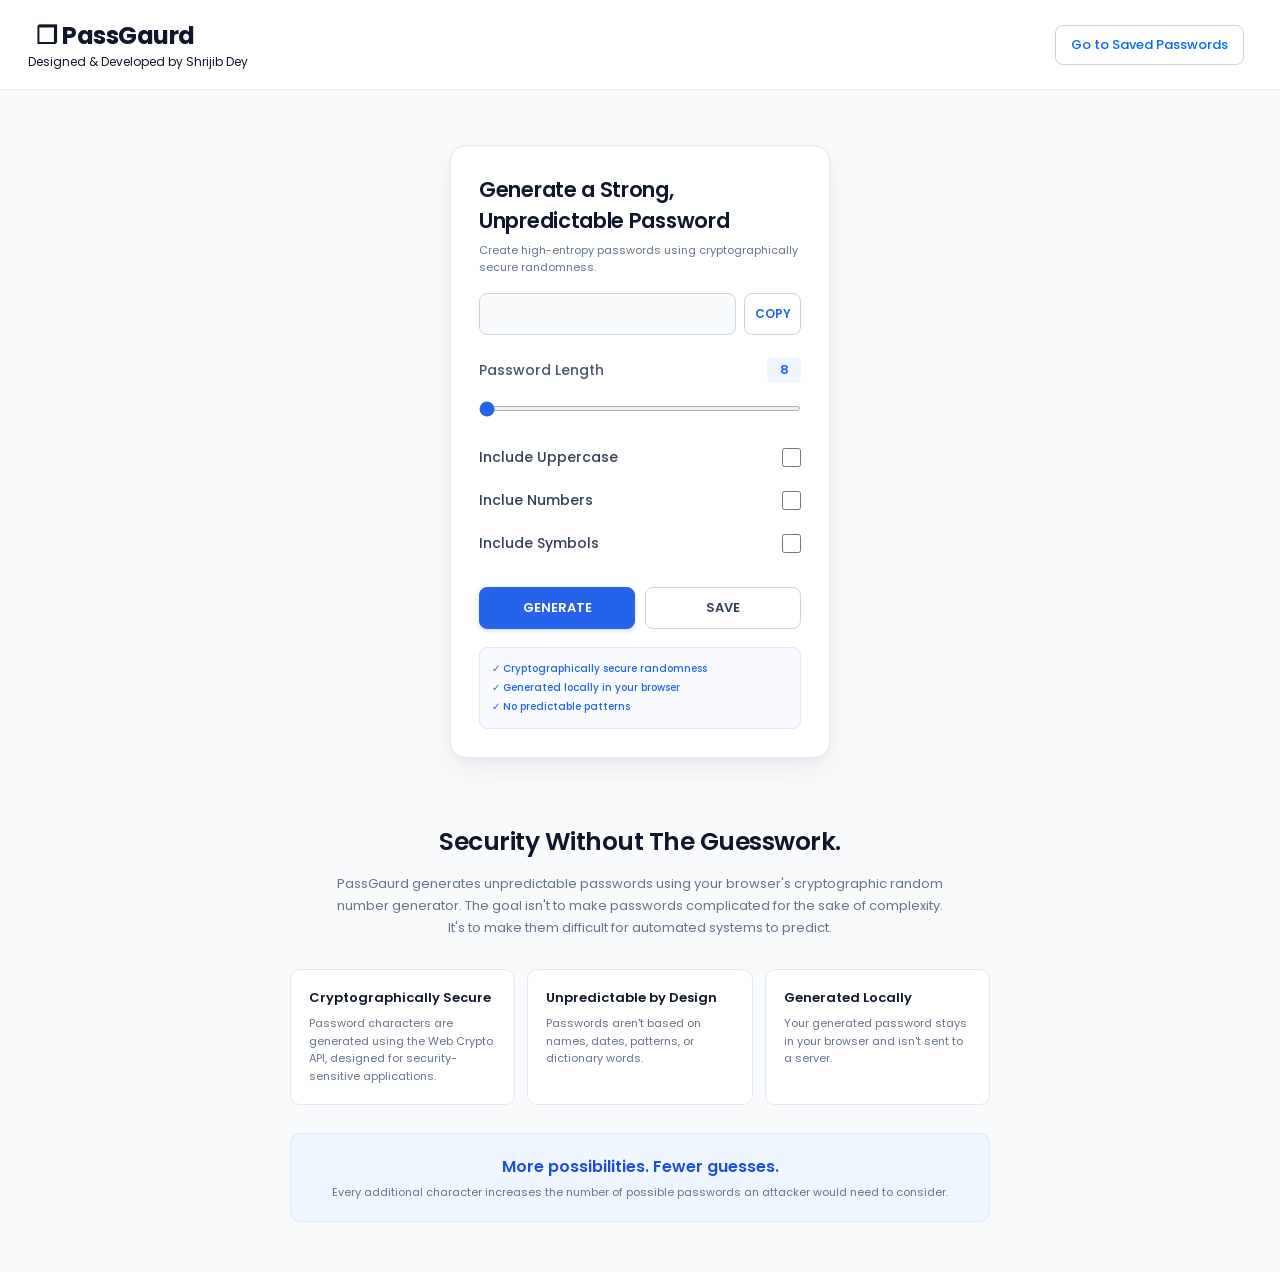
==== Index.html @ 43860b26 "Initial commit" ====
<!DOCTYPE html>
<html lang="en">
<head>
    <meta charset="UTF-8">
    <meta name="viewport" content="width=device-width, initial-scale=1.0">
    <title>PassGaurd - Secure Password Generator</title>
</head>
<link rel="stylesheet" href="Style.css">
<body>
    <div class="upperContainer">
        <div class="CRDT">
        <h1>&#10066 PassGaurd</h1>
        <p>Designed & Developed by Shrijib Dey</p>
        </div>
        <button class="savedPw">Go to Saved Passwords</button>
    </div>

    <div class="card">
        <div class="title">
            <p>Generate a Strong, Unpredictable Password</p>
            <span>Create high-entropy passwords using cryptographically secure randomness.</span>
        </div>

        <div class="inputArea">
            <input type="text" id="pw" readonly>
            <button class="copybtn" id="copy">COPY</button>
        </div>

        <div class="imp">
            <div class="passwordlenght">
                <p>Password Length</p>
                <p id="pwLength">8</p>
            </div>

            <div class="slider">
                <input type="range" id="pwRange" min="8" max="25" value="8">
            </div>
        </div>

        <div class="others">
            <div class="option">
                <label for="uppercase">Include Uppercase</label>
                <input type="checkbox" id="uppercase">
            </div>
            
            <div class="option">
                <label for="numbers">Inclue Numbers</label>
                <input type="checkbox" id="numbers">
            </div>

            <div class="option">
                <label for="symbols">Include Symbols</label>
                <input type="checkbox" id="symbols">
            </div>
        </div>

        <div class="endSection">
            <button id="generate">GENERATE</button>
            <button id="SavePw">SAVE</button>
        </div>

        <div class="securityStatus">
            <p>✓ Cryptographically secure randomness</p>
            <p>✓ Generated locally in your browser</p>
            <p>✓ No predictable patterns</p>
        </div>
    </div>

    <div class="securityInfo">
        <h2>Security Without The Guesswork.</h2>

        <p>
            PassGaurd generates unpredictable passwords using your browser's
            cryptographic random number generator. The goal isn't to make
            passwords complicated for the sake of complexity. It's to make
            them difficult for automated systems to predict.
        </p>

        <div class="securityFeatures">

            <div class="feature">
                <h3>Cryptographically Secure</h3>
                <p>
                    Password characters are generated using the Web Crypto API,
                    designed for security-sensitive applications.
                </p>
            </div>

            <div class="feature">
                <h3>Unpredictable by Design</h3>
                <p>
                    Passwords aren't based on names, dates, patterns, or
                    dictionary words.
                </p>
            </div>

            <div class="feature">
                <h3>Generated Locally</h3>
                <p>
                    Your generated password stays in your browser and isn't
                    sent to a server.
                </p>
            </div>

        </div>

        <div class="securityQuote">
            <strong>More possibilities. Fewer guesses.</strong>
            <span>
                Every additional character increases the number of possible
                passwords an attacker would need to consider.
            </span>
        </div>
    </div>

    <script src="Script.js"></script>
</body>
</html>
---- Style.css ----
@import url('https://fonts.googleapis.com/css2?family=Poppins:wght@300;400;500;600;700&display=swap');

* {
    margin: 0;
    padding: 0;
    box-sizing: border-box;
    font-family: "Poppins", sans-serif;
}

body {
    min-height: 100vh;
    display: flex;
    justify-content: flex-start;
    align-items: center;
    flex-direction: column;
    background: #F8FAFC;
    color: #0F172A;
}

.upperContainer {
    padding: 18px 28px;
    width: 100%;
    display: flex;
    flex-direction: row;
    justify-content: space-between;
    align-items: center;

    background: #FFFFFF;
    border-bottom: 1px solid #E2E8F0;
}

.upperContainer h1 {
    margin-left: 8px;
    color: #0F172A;
    font-size: 24px;
    font-weight: 700;
    letter-spacing: -0.5px;
}

.upperContainer p{
    font-size: 12px;
}

.upperContainer button {
    margin-right: 8px;
}


.savedPw {
    padding: 9px 15px;
    border: 1px solid #CBD5E1;
    border-radius: 8px;
    background: #FFFFFF;
    color: #0168f8;
    font-size: 13px;
    font-weight: 500;
    cursor: pointer;
    transition: 0.2s ease;
}

.savedPw:hover {
    background: #F1F5F9;
    border-color: #94A3B8;
}

.savedPw:active {
    transform: scale(0.97);
}

.card {
    margin-top: 55px;
    padding: 28px;
    width: 380px;
    min-height: 430px;

    border-radius: 16px;
    display: flex;
    flex-direction: column;
    align-items: center;

    background: #FFFFFF;
    border: 1px solid #E2E8F0;

    box-shadow:
        0 4px 6px rgba(15, 23, 42, 0.03),
        0 12px 30px rgba(15, 23, 42, 0.06);
}

.title {
    width: 100%;
}

.title p {
    font-size: 21px;
    color: #0F172A;
    font-weight: 600;
    letter-spacing: -0.3px;
}


.inputArea {
    width: 100%;
    display: flex;
    justify-content: space-between;
    gap: 8px;
    margin-top: 18px;
}

#pw {
    height: 42px;
    width: 100%;
    padding: 0 12px;

    border: 1px solid #CBD5E1;
    border-radius: 8px;

    background: #F8FAFC;
    color: #0F172A;

    font-size: 14px;
    outline: none;

    transition: 0.2s ease;
}

#pw:focus {
    border-color: #2563EB;
    box-shadow: 0 0 0 3px rgba(37, 99, 235, 0.12);
}


.copybtn {
    width: 72px;
    height: 42px;

    border: 1px solid #CBD5E1;
    border-radius: 8px;

    background: #FFFFFF;
    color: #2563EB;

    font-size: 12px;
    font-weight: 600;

    cursor: pointer;
    transition: 0.2s ease;
}

.copybtn:hover {
    background: #EFF6FF;
    border-color: #93C5FD;
}

.copybtn:active {
    transform: scale(0.96);
}


.imp {
    width: 100%;
    margin: 22px 0 15px;
}

.passwordlenght {
    display: flex;
    flex-direction: row;
    align-items: center;
    justify-content: space-between;
}

.passwordlenght p:first-child {
    font-size: 14px;
    font-weight: 500;
    color: #475569;
}

#pwLength {
    min-width: 34px;
    padding: 3px 8px;

    border-radius: 6px;
    background: #EFF6FF;
    color: #2563EB;

    text-align: center;
    font-size: 13px;
    font-weight: 600;
}


.slider {
    margin-top: 10px;
}

#pwRange {
    width: 100%;
    height: 5px;
    accent-color: #2563EB;
    cursor: pointer;
}


.others {
    width: 100%;
    display: flex;
    flex-direction: column;
    gap: 4px;
    margin-top: 5px;
}

.option {
    width: 100%;
    display: flex;
    flex-direction: row;
    align-items: center;
    justify-content: space-between;

    padding: 9px 0;
}

.option label {
    font-size: 14px;
    font-weight: 500;
    color: #334155;
    cursor: pointer;
}

.option input[type="checkbox"] {
    width: 19px;
    height: 19px;

    accent-color: #2563EB;
    cursor: pointer;
}



.endSection {
    width: 100%;
    display: flex;
    gap: 10px;

    margin-top: 24px;
}

#generate,
#SavePw {
    width: 100%;
    height: 42px;

    border-radius: 8px;

    font-weight: 600;
    font-size: 13px;

    cursor: pointer;
    transition: 0.2s ease;
}


#generate {
    background: #2563EB;
    color: #FFFFFF;
    border: 1px solid #2563EB;

    box-shadow: 0 2px 5px rgba(37, 99, 235, 0.2);
}

#generate:hover {
    background: #1D4ED8;
    border-color: #1D4ED8;
    box-shadow: 0 4px 10px rgba(37, 99, 235, 0.2);
}

#generate:active {
    transform: scale(0.97);
}


#SavePw {
    background: #FFFFFF;
    color: #334155;
    border: 1px solid #CBD5E1;
}

#SavePw:hover {
    background: #F8FAFC;
    border-color: #94A3B8;
}

#SavePw:active {
    transform: scale(0.97);
}


@media (max-width: 500px) {

    .upperContainer {
        padding: 15px 16px;
    }

    .upperContainer h1 {
        margin-left: 0;
        font-size: 20px;
    }

    .upperContainer button {
        margin-right: 0;
    }

    .savedPw {
        padding: 8px 10px;
        font-size: 11px;
    }

    .card {
        width: calc(100% - 30px);
        margin-top: 30px;
        padding: 22px;
        min-height: auto;
    }

    .title p {
        font-size: 19px;
    }

    #pw {
        font-size: 13px;
    }
}

.title span {
    display: block;
    margin-top: 6px;

    color: #64748B;
    font-size: 11px;
    line-height: 1.5;
}

.securityStatus {
    width: 100%;
    margin-top: 18px;
    padding: 10px 12px;

    border: 1px solid #DBEAFE;
    border-radius: 8px;

    background: #F8FAFF;
}

.securityStatus p {
    margin: 3px 0;

    color: #2563EB;
    font-size: 10px;
    font-weight: 500;
}


.securityInfo {
    width: 700px;
    max-width: calc(100% - 30px);

    margin: 65px auto 50px;
    text-align: center;
}

.securityInfo h2 {
    color: #0F172A;
    font-size: 25px;
    font-weight: 600;
    letter-spacing: -0.5px;
}

.securityInfo > p {
    max-width: 620px;
    margin: 12px auto 30px;

    color: #64748B;
    font-size: 13px;
    line-height: 1.7;
}

.securityFeatures {
    display: grid;
    grid-template-columns: repeat(3, 1fr);
    gap: 12px;
}

.feature {
    padding: 18px;

    background: #FFFFFF;
    border: 1px solid #E2E8F0;
    border-radius: 10px;

    text-align: left;

    transition: 0.2s ease;
}

.feature:hover {
    border-color: #BFDBFE;
    box-shadow: 0 5px 15px rgba(15, 23, 42, 0.05);
}

.feature h3 {
    margin-bottom: 7px;

    color: #0F172A;
    font-size: 13px;
    font-weight: 600;
}

.feature p {
    color: #64748B;
    font-size: 11px;
    line-height: 1.6;
}


.securityQuote {
    display: flex;
    flex-direction: column;

    margin-top: 28px;
    padding: 20px;

    border-radius: 10px;
    background: #EFF6FF;
    border: 1px solid #DBEAFE;
}

.securityQuote strong {
    color: #1D4ED8;
    font-size: 16px;
    font-weight: 600;
}

.securityQuote span {
    margin-top: 5px;

    color: #64748B;
    font-size: 11px;
}



@media (max-width: 700px) {

    .securityInfo {
        width: 100%;
    }

    .securityFeatures {
        grid-template-columns: 1fr;
    }

    .securityInfo h2 {
        font-size: 21px;
    }
}
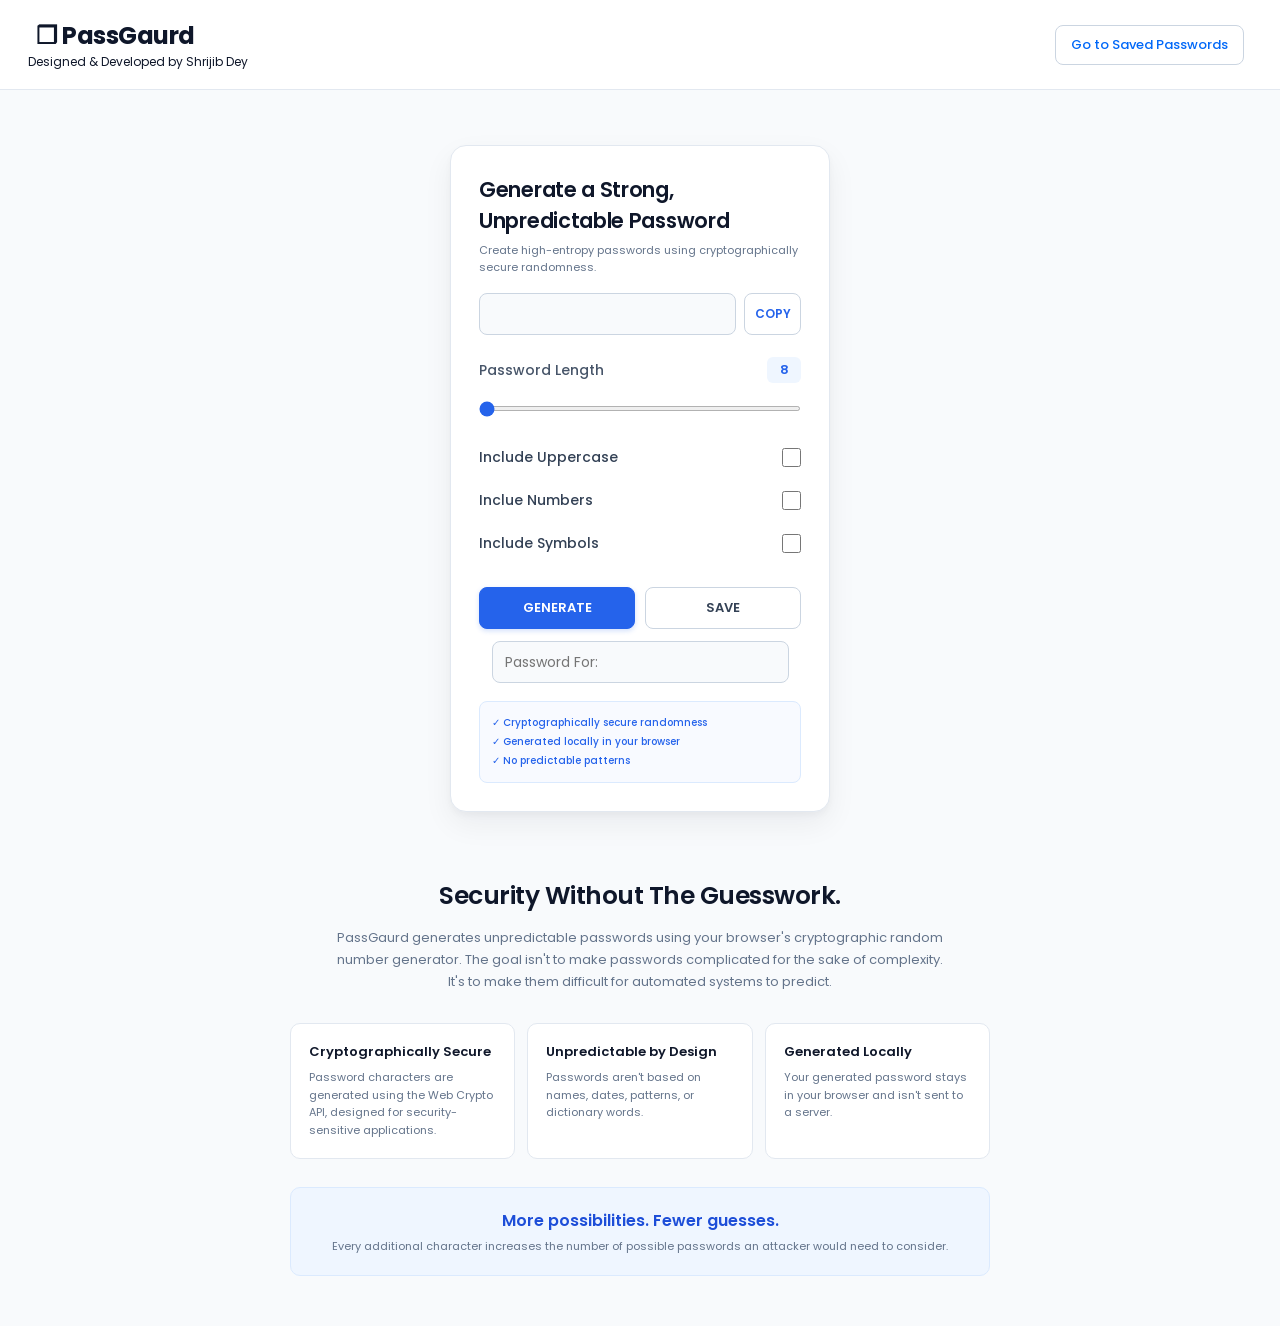
==== commit 95db0cf3: "added saving feature" ====
--- a/Index.html
+++ b/Index.html
@@ -12,7 +12,7 @@
         <h1>&#10066 PassGaurd</h1>
         <p>Designed & Developed by Shrijib Dey</p>
         </div>
-        <button class="savedPw">Go to Saved Passwords</button>
+        <button onclick="window.location.href='saved-passwords.html'" class="savedPw">Go to Saved Passwords</button>
     </div>
 
     <div class="card">
@@ -57,6 +57,9 @@
         <div class="endSection">
             <button id="generate">GENERATE</button>
             <button id="SavePw">SAVE</button>
+        </div>
+        <div class="pwforclass">
+            <input id="pwfor" type="text" placeholder="Password For:">
         </div>
 
         <div class="securityStatus">
--- a/Style.css
+++ b/Style.css
@@ -128,6 +128,44 @@
     box-shadow: 0 0 0 3px rgba(37, 99, 235, 0.12);
 }
 
+.pwforclass{
+    display: flex;
+    justify-content: flex-start;
+}
+
+#pwfor{
+    height: 42px;
+    width: 100%;
+    padding: 0 12px;
+    margin-top: 12px;
+
+    border: 1px solid #CBD5E1;
+    border-radius: 8px;
+
+    background: #F8FAFC;
+    color: #0F172A;
+
+    font-size: 14px;
+    outline: none;
+
+    transition: 0.2s ease;
+}
+
+#pwfor:focus {
+    border-color: #2563EB;
+    box-shadow: 0 0 0 3px rgba(37, 99, 235, 0.12);
+}
+
+#pwfor:hover {
+    background: #F1F5F9;
+    border-color: #94A3B8;
+}
+
+#pwfor:active {
+    transform: scale(0.97);
+}
+
+
 
 .copybtn {
     width: 72px;
